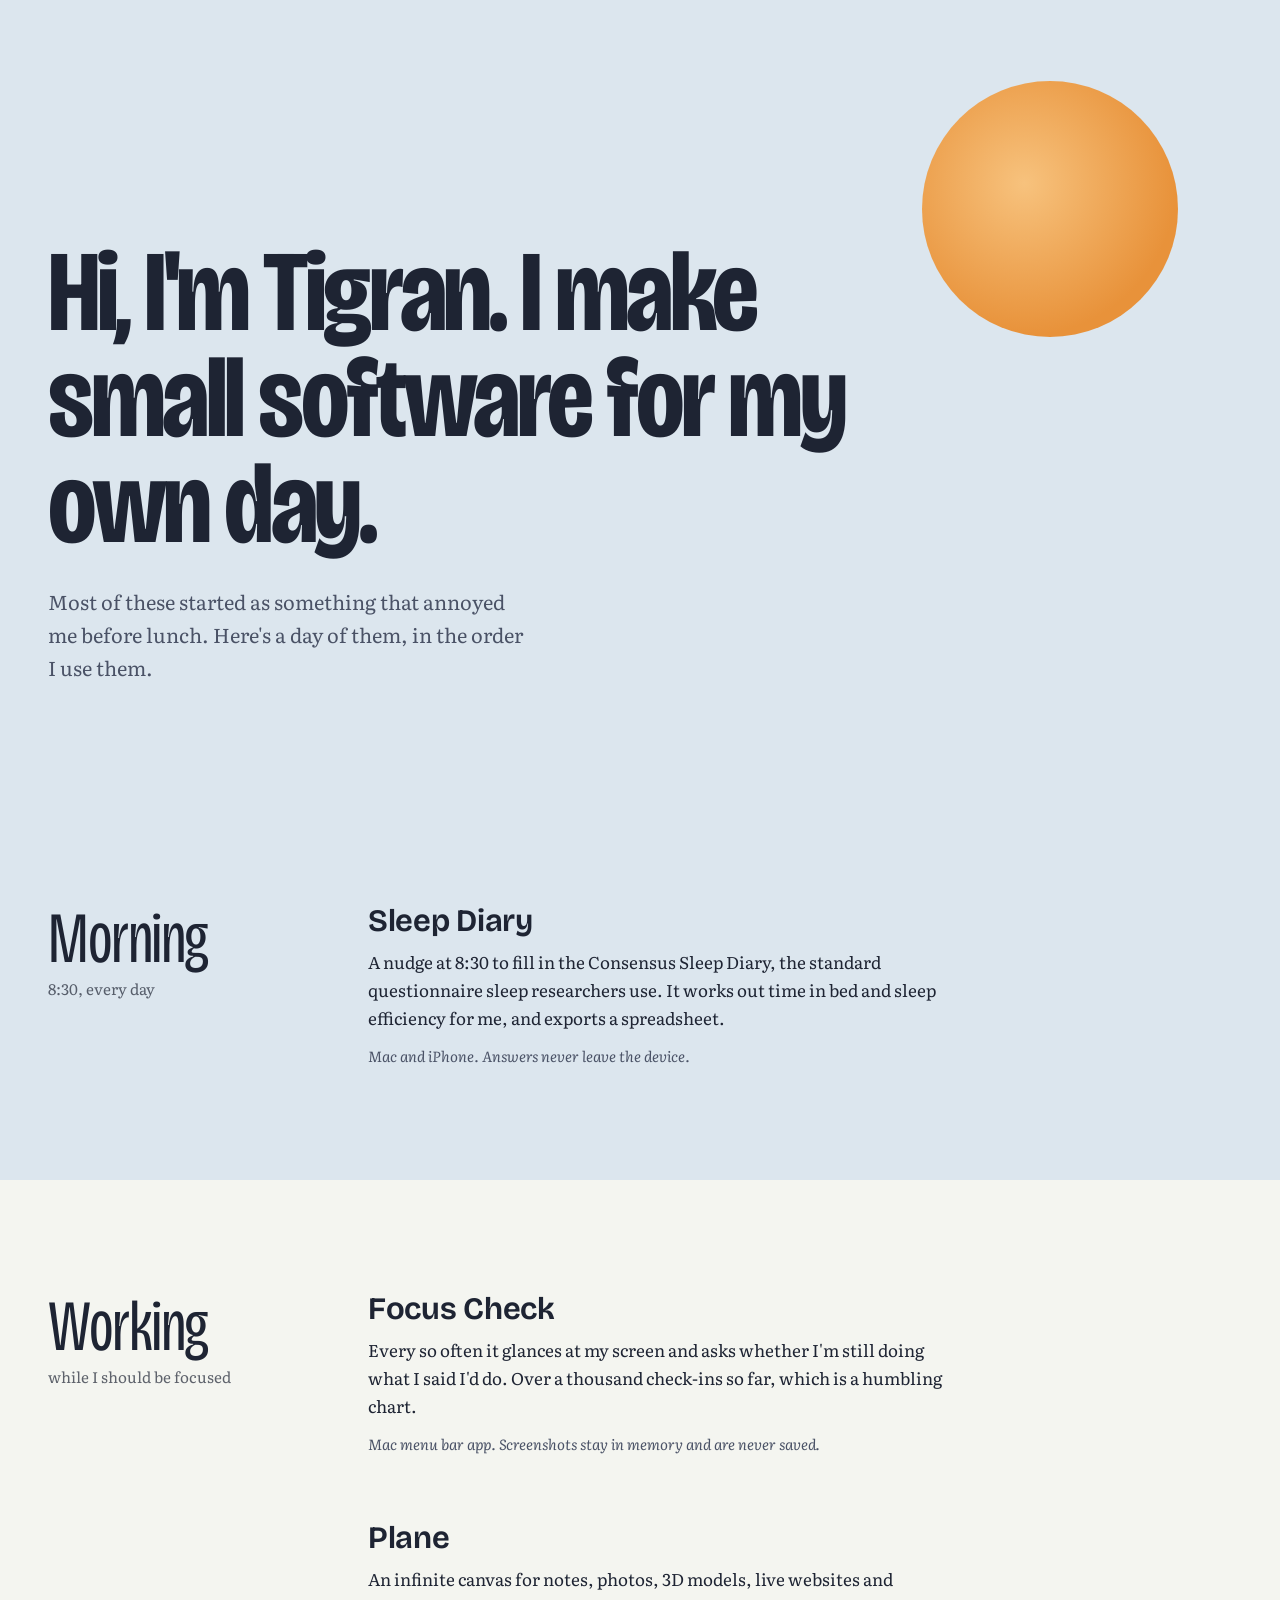
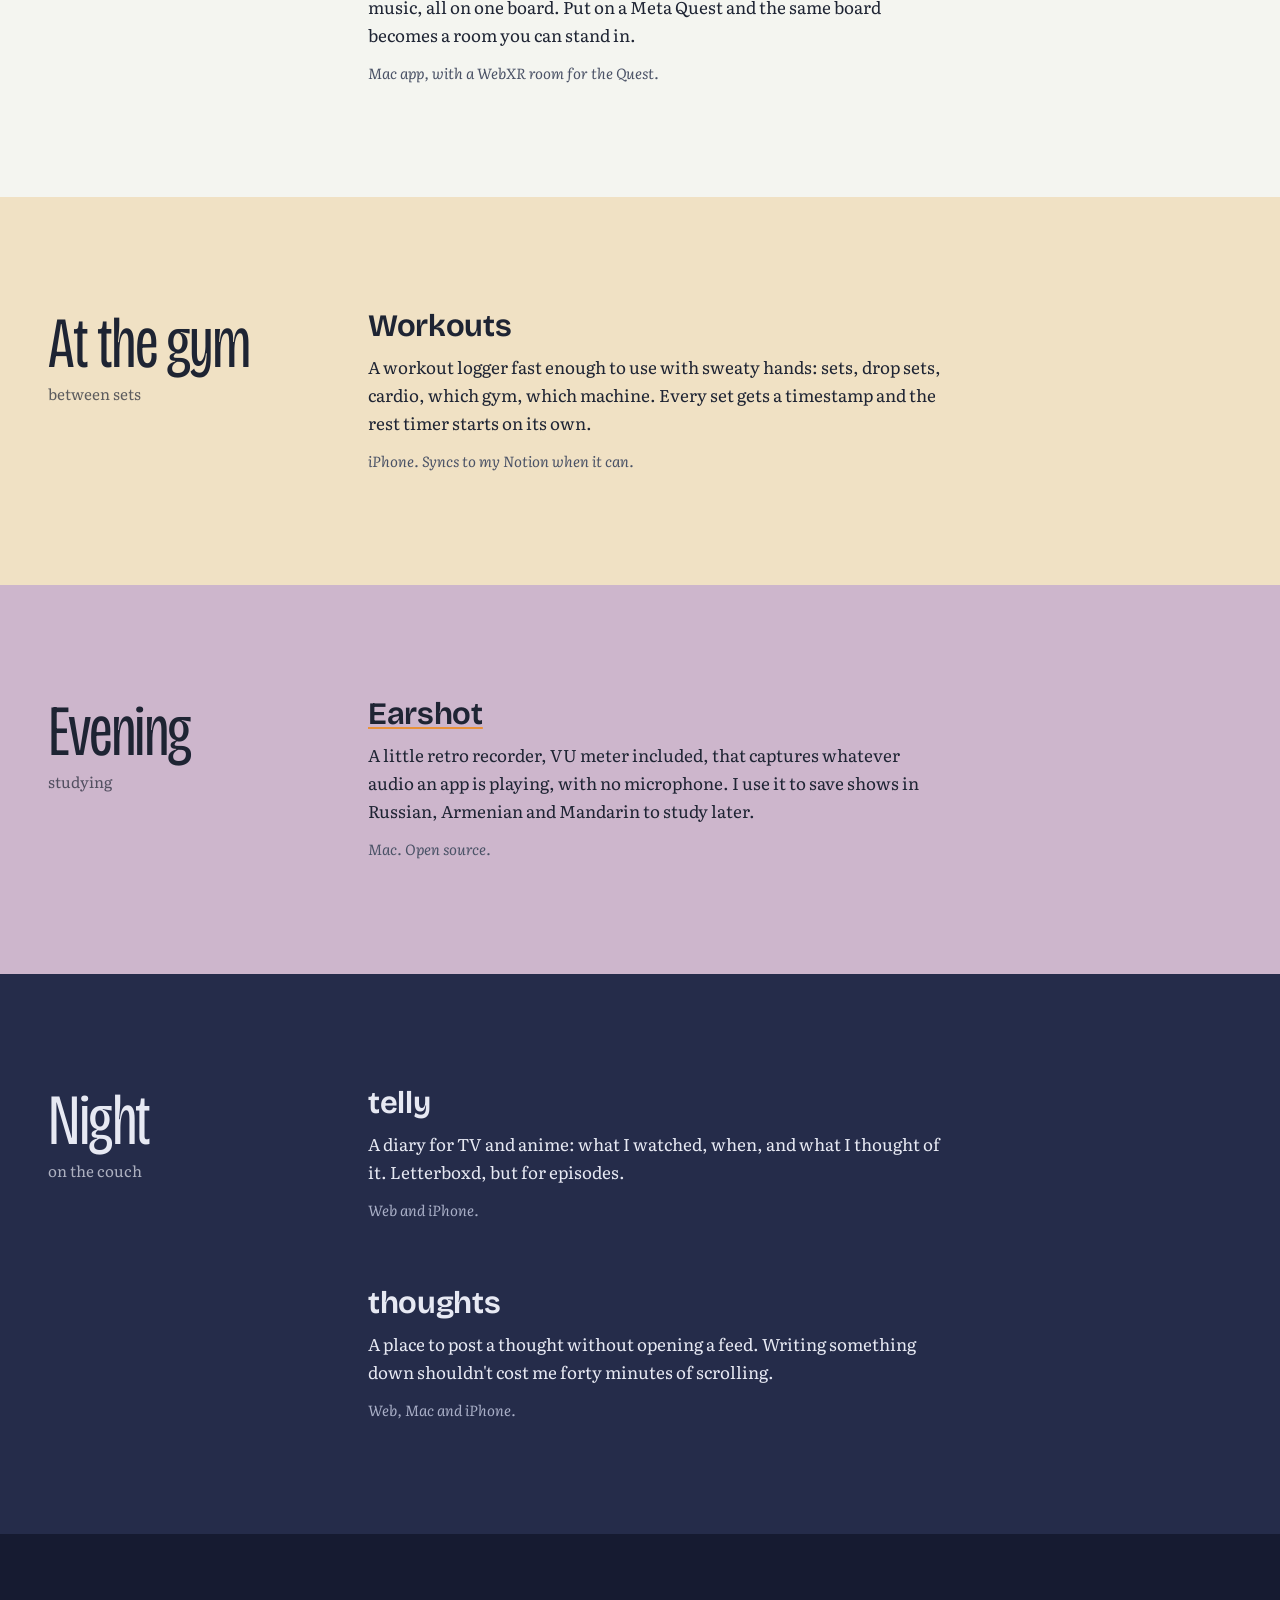
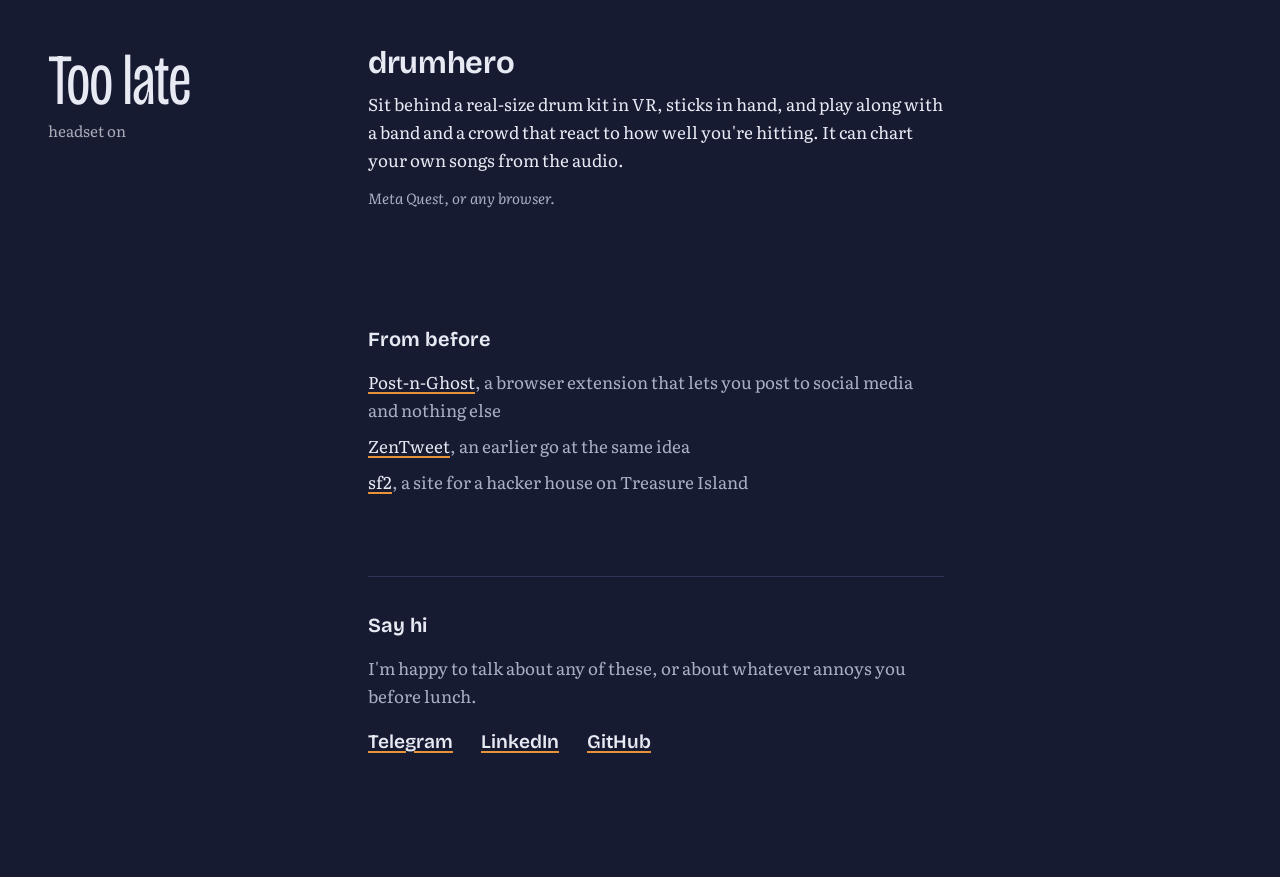
==== index.html @ cbf1dcde "First version of tigran.site A one-page personal site that walks through a day, morning to night, sh" ====
<!doctype html>
<html lang="en">
<head>
<meta charset="utf-8">
<meta name="viewport" content="width=device-width, initial-scale=1">
<title>Tigran</title>
<meta name="description" content="Tigran makes small software for his own day: a sleep diary, a focus checker, a workout logger, a VR drum game and more.">
<link rel="preconnect" href="https://fonts.googleapis.com">
<link rel="preconnect" href="https://fonts.gstatic.com" crossorigin>
<link href="https://fonts.googleapis.com/css2?family=Bricolage+Grotesque:opsz,wdth,wght@12..96,75..100,300..800&family=Literata:ital,opsz,wght@0,7..72,400;0,7..72,600;1,7..72,400&display=swap" rel="stylesheet">
<link rel="icon" href="data:image/svg+xml,<svg xmlns='http://www.w3.org/2000/svg' viewBox='0 0 32 32'><circle cx='16' cy='16' r='12' fill='%23E8923A'/></svg>">
<style>
  :root {
    --morning: #DCE6EE;
    --work: #F4F5F0;
    --afternoon: #F0E1C4;
    --dusk: #CDB6CC;
    --night: #252C4A;
    --late: #161B31;
    --ink: #1E2433;
    --ink-soft: #4A5266;
    --moon: #E7E9F3;
    --moon-soft: #A9AFC7;
    --apricot: #E8923A;
    --apricot-deep: #B5631A;

    --display: "Bricolage Grotesque", system-ui, sans-serif;
    --body: "Literata", Georgia, serif;
    --measure: 36rem;
    --gutter: clamp(16px, 5vw, 48px);
  }

  * { box-sizing: border-box; margin: 0; }
  html { -webkit-text-size-adjust: 100%; }
  body {
    background: var(--morning);
    color: var(--ink);
    font-family: var(--body);
    font-size: 1.0625rem;
    line-height: 1.65;
    font-optical-sizing: auto;
  }

  a { color: inherit; text-decoration-color: var(--apricot); text-decoration-thickness: 2px; text-underline-offset: 3px; }
  a:hover { color: var(--apricot-deep); }
  a:focus-visible { outline: 3px solid var(--apricot); outline-offset: 3px; border-radius: 2px; }

  /* ---------- hero ---------- */
  .hero {
    min-height: 88vh;
    min-height: 88svh;
    display: grid;
    align-content: end;
    padding: 18vh var(--gutter) 12vh;
    position: relative;
    overflow: hidden;
  }
  .sun {
    position: absolute;
    width: clamp(140px, 20vw, 260px);
    aspect-ratio: 1;
    border-radius: 50%;
    background: radial-gradient(circle at 40% 40%, #F7C27D, var(--apricot) 70%);
    right: 8vw;
    top: 9vh;
    animation: rise 2.4s cubic-bezier(.2,.7,.2,1) both;
  }
  @keyframes rise { from { transform: translateY(60%); opacity: 0; } to { transform: none; opacity: 1; } }

  .hero-inner { position: relative; max-width: min(58rem, 64vw); }
  .hero h1 {
    font-family: var(--display);
    font-weight: 700;
    font-variation-settings: "wdth" 80;
    font-size: clamp(2.75rem, 9vw, 7.25rem);
    line-height: .92;
    letter-spacing: -0.03em;
  }
  .hero p {
    margin-top: 1.75rem;
    max-width: 30rem;
    font-size: clamp(1.0625rem, 1.6vw, 1.25rem);
    color: var(--ink-soft);
  }

  /* ---------- the day ---------- */
  .hour {
    padding: clamp(56px, 9vw, 112px) var(--gutter);
    display: grid;
    grid-template-columns: minmax(9rem, 16rem) minmax(0, var(--measure));
    column-gap: clamp(24px, 5vw, 72px);
    align-items: start;
  }
  .hour.morning   { background: var(--morning); }
  .hour.work      { background: var(--work); }
  .hour.afternoon { background: var(--afternoon); }
  .hour.dusk      { background: var(--dusk); }
  .hour.night     { background: var(--night); color: var(--moon); }
  .hour.late      { background: var(--late);  color: var(--moon); }

  .when {
    font-family: var(--display);
    font-weight: 300;
    font-variation-settings: "wdth" 75;
    font-size: clamp(2.5rem, 6vw, 4.5rem);
    line-height: .95;
    letter-spacing: -0.02em;
    position: sticky;
    top: 24px;
  }
  .when small {
    display: block;
    margin-top: .6rem;
    font-family: var(--body);
    font-weight: 400;
    font-size: .95rem;
    letter-spacing: 0;
    opacity: .7;
  }

  .things { display: grid; gap: clamp(40px, 6vw, 64px); }
  .thing h3 {
    font-family: var(--display);
    font-weight: 650;
    font-size: clamp(1.5rem, 2.6vw, 1.95rem);
    line-height: 1.1;
    letter-spacing: -0.01em;
  }
  .thing p { margin-top: .6rem; }
  .thing .made {
    margin-top: .75rem;
    font-size: .92rem;
    font-style: italic;
    color: var(--ink-soft);
  }
  .night .thing .made, .late .thing .made { color: var(--moon-soft); }

  /* ---------- older + contact ---------- */
  .after {
    background: var(--late);
    color: var(--moon);
    padding: 0 var(--gutter) clamp(64px, 10vw, 120px);
    display: grid;
    grid-template-columns: minmax(9rem, 16rem) minmax(0, var(--measure));
    column-gap: clamp(24px, 5vw, 72px);
  }
  .after .col { grid-column: 2; }
  .after h3 {
    font-family: var(--display);
    font-weight: 650;
    font-size: 1.25rem;
    margin-bottom: .75rem;
  }
  .older { list-style: none; padding: 0; display: grid; gap: .5rem; color: var(--moon-soft); }
  .older a { color: var(--moon); }
  .contact { margin-top: clamp(48px, 7vw, 80px); padding-top: 32px; border-top: 1px solid #2E3556; }
  .contact p { color: var(--moon-soft); }
  .links { display: flex; flex-wrap: wrap; gap: .5rem 1.75rem; margin-top: 1rem; font-family: var(--display); font-size: 1.2rem; font-weight: 600; }
  .links a { color: var(--moon); }

  @media (max-width: 720px) {
    .hour, .after { grid-template-columns: 1fr; }
    .when { position: static; margin-bottom: 28px; }
    .after .col { grid-column: 1; }
    .sun { right: -10vw; top: 6vh; }
    .hero-inner { max-width: none; }
  }

  @media (prefers-reduced-motion: reduce) {
    .sun { animation: none; }
  }
</style>
</head>
<body>

<header class="hero">
  <div class="sun" aria-hidden="true"></div>
  <div class="hero-inner">
    <h1>Hi, I'm Tigran. I make small software for my own day.</h1>
    <p>Most of these started as something that annoyed me before lunch. Here's a day of them, in the order I use them.</p>
  </div>
</header>

<main>
  <section class="hour morning" aria-labelledby="t-morning">
    <h2 class="when" id="t-morning">Morning<small>8:30, every day</small></h2>
    <div class="things">
      <article class="thing">
        <h3>Sleep Diary</h3>
        <p>A nudge at 8:30 to fill in the Consensus Sleep Diary, the standard questionnaire sleep researchers use. It works out time in bed and sleep efficiency for me, and exports a spreadsheet.</p>
        <p class="made">Mac and iPhone. Answers never leave the device.</p>
      </article>
    </div>
  </section>

  <section class="hour work" aria-labelledby="t-work">
    <h2 class="when" id="t-work">Working<small>while I should be focused</small></h2>
    <div class="things">
      <article class="thing">
        <h3>Focus Check</h3>
        <p>Every so often it glances at my screen and asks whether I'm still doing what I said I'd do. Over a thousand check-ins so far, which is a humbling chart.</p>
        <p class="made">Mac menu bar app. Screenshots stay in memory and are never saved.</p>
      </article>
      <article class="thing">
        <h3>Plane</h3>
        <p>An infinite canvas for notes, photos, 3D models, live websites and music, all on one board. Put on a Meta Quest and the same board becomes a room you can stand in.</p>
        <p class="made">Mac app, with a WebXR room for the Quest.</p>
      </article>
    </div>
  </section>

  <section class="hour afternoon" aria-labelledby="t-afternoon">
    <h2 class="when" id="t-afternoon">At the gym<small>between sets</small></h2>
    <div class="things">
      <article class="thing">
        <h3>Workouts</h3>
        <p>A workout logger fast enough to use with sweaty hands: sets, drop sets, cardio, which gym, which machine. Every set gets a timestamp and the rest timer starts on its own.</p>
        <p class="made">iPhone. Syncs to my Notion when it can.</p>
      </article>
    </div>
  </section>

  <section class="hour dusk" aria-labelledby="t-dusk">
    <h2 class="when" id="t-dusk">Evening<small>studying</small></h2>
    <div class="things">
      <article class="thing">
        <h3><a href="https://github.com/tigran3rd/earshot">Earshot</a></h3>
        <p>A little retro recorder, VU meter included, that captures whatever audio an app is playing, with no microphone. I use it to save shows in Russian, Armenian and Mandarin to study later.</p>
        <p class="made">Mac. Open source.</p>
      </article>
    </div>
  </section>

  <section class="hour night" aria-labelledby="t-night">
    <h2 class="when" id="t-night">Night<small>on the couch</small></h2>
    <div class="things">
      <article class="thing">
        <h3>telly</h3>
        <p>A diary for TV and anime: what I watched, when, and what I thought of it. Letterboxd, but for episodes.</p>
        <p class="made">Web and iPhone.</p>
      </article>
      <article class="thing">
        <h3>thoughts</h3>
        <p>A place to post a thought without opening a feed. Writing something down shouldn't cost me forty minutes of scrolling.</p>
        <p class="made">Web, Mac and iPhone.</p>
      </article>
    </div>
  </section>

  <section class="hour late" aria-labelledby="t-late">
    <h2 class="when" id="t-late">Too late<small>headset on</small></h2>
    <div class="things">
      <article class="thing">
        <h3>drumhero</h3>
        <p>Sit behind a real-size drum kit in VR, sticks in hand, and play along with a band and a crowd that react to how well you're hitting. It can chart your own songs from the audio.</p>
        <p class="made">Meta Quest, or any browser.</p>
      </article>
    </div>
  </section>

  <section class="after" aria-label="Older projects and contact">
    <div class="col">
      <h3>From before</h3>
      <ul class="older">
        <li><a href="https://github.com/tigran3rd/post-n-ghost">Post-n-Ghost</a>, a browser extension that lets you post to social media and nothing else</li>
        <li><a href="https://github.com/tigran3rd/zentweet">ZenTweet</a>, an earlier go at the same idea</li>
        <li><a href="https://github.com/tigran3rd/sf2">sf2</a>, a site for a hacker house on Treasure Island</li>
      </ul>

      <div class="contact">
        <h3>Say hi</h3>
        <p>I'm happy to talk about any of these, or about whatever annoys you before lunch.</p>
        <div class="links">
          <a href="https://t.me/tig_rank">Telegram</a>
          <a href="https://www.linkedin.com/in/tig-rank/">LinkedIn</a>
          <a href="https://github.com/tigran3rd">GitHub</a>
        </div>
      </div>
    </div>
  </section>
</main>

</body>
</html>
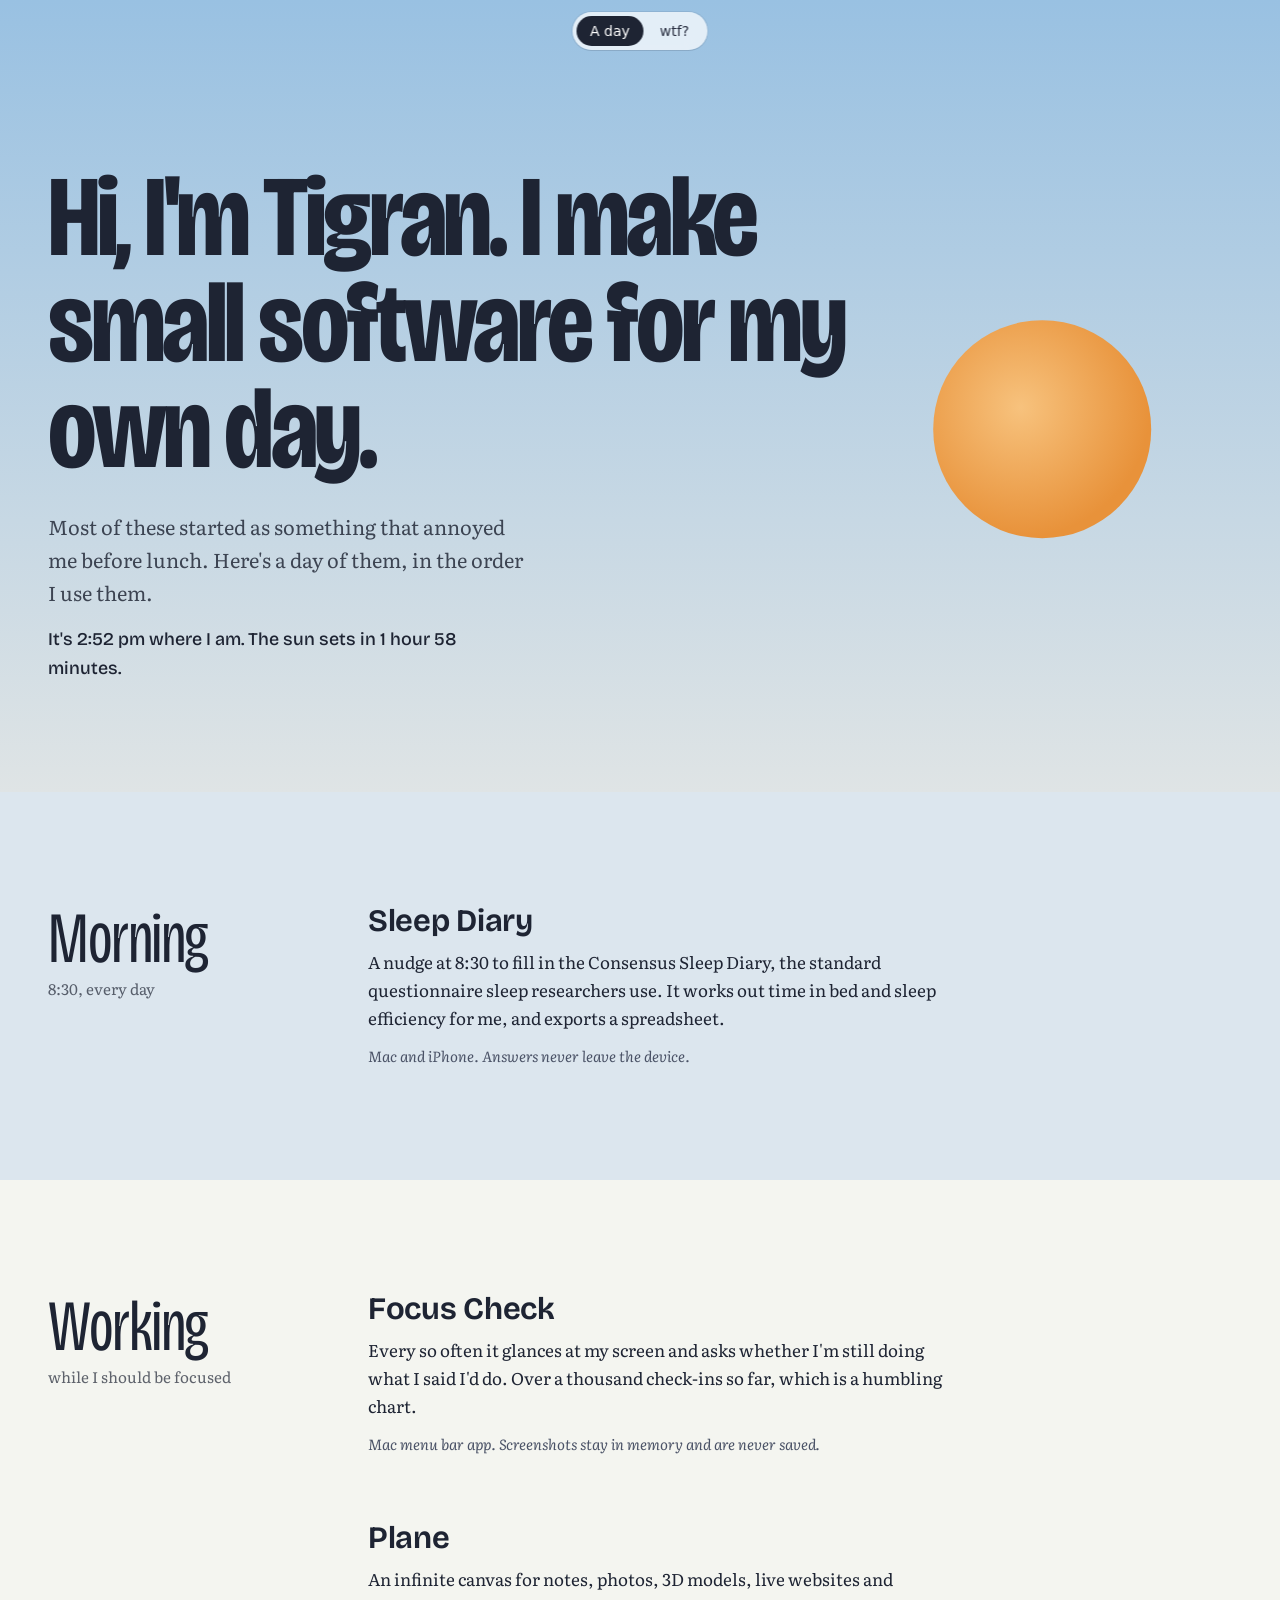
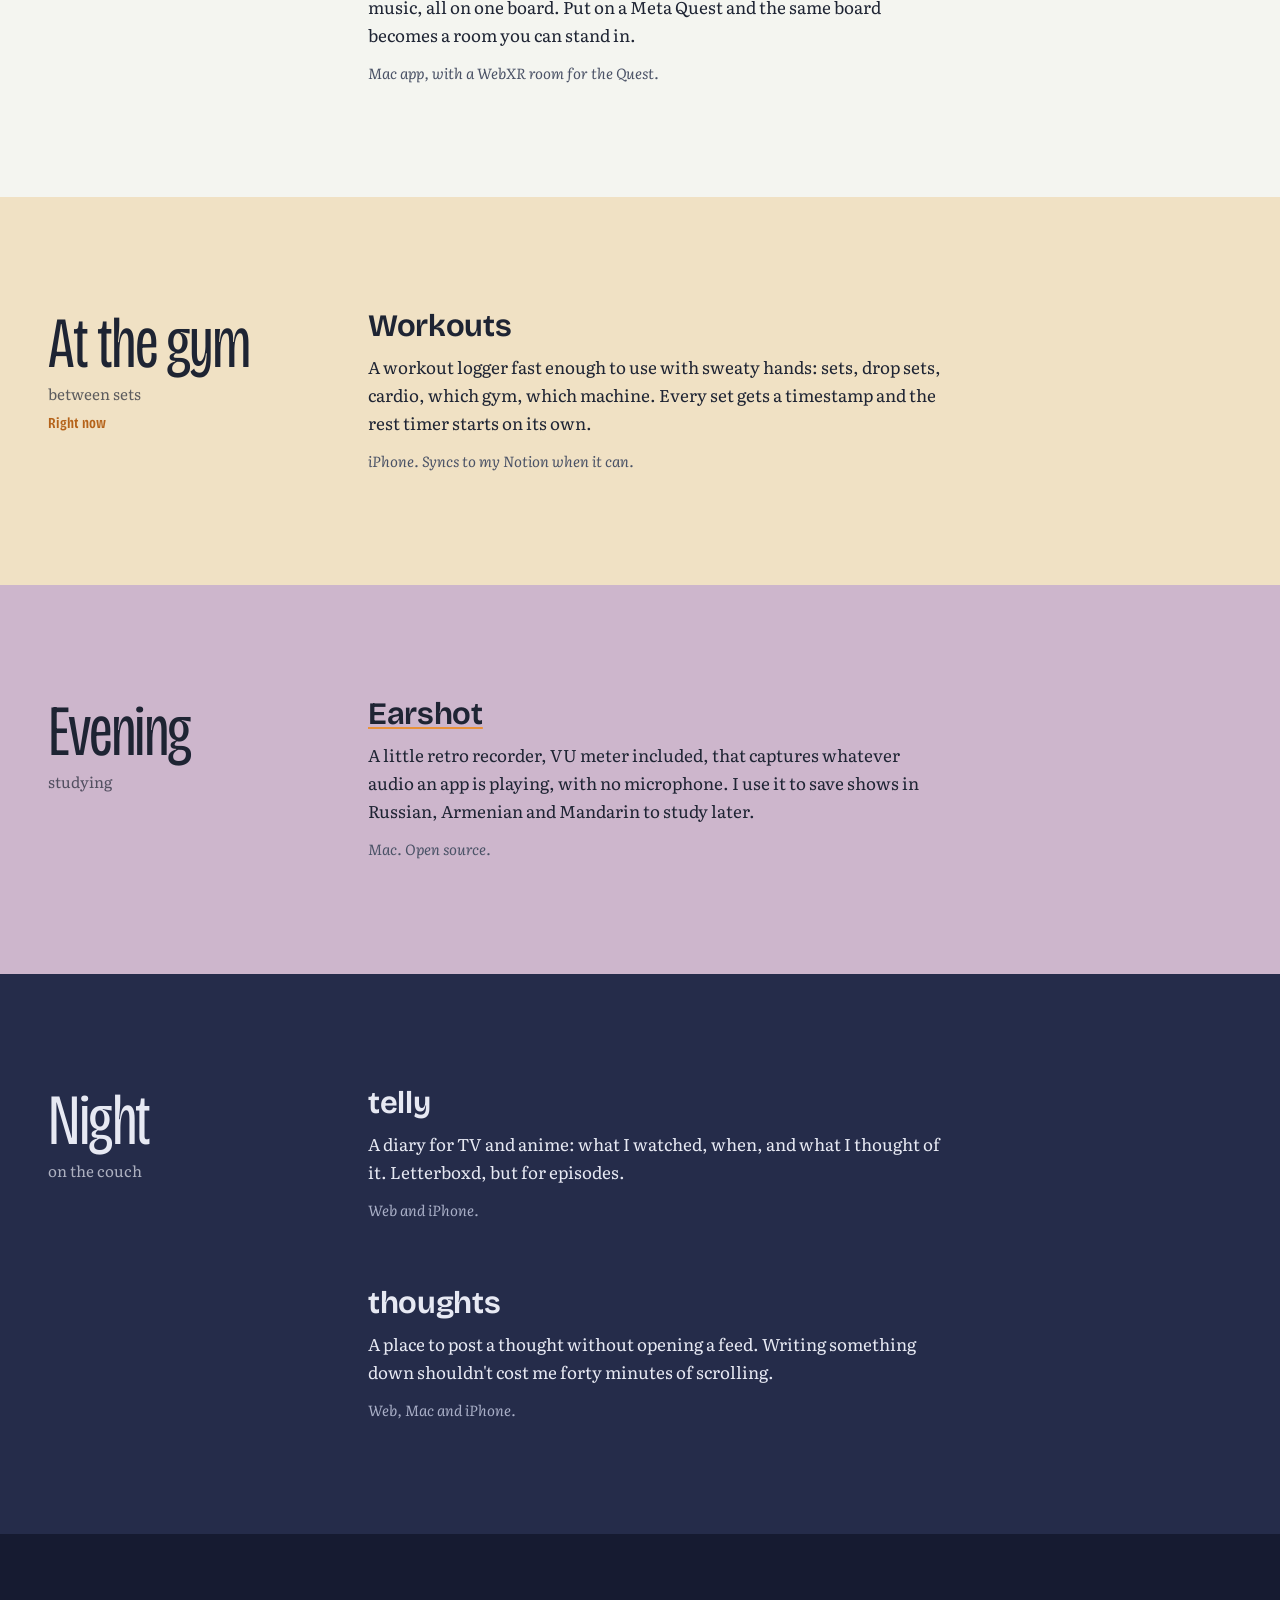
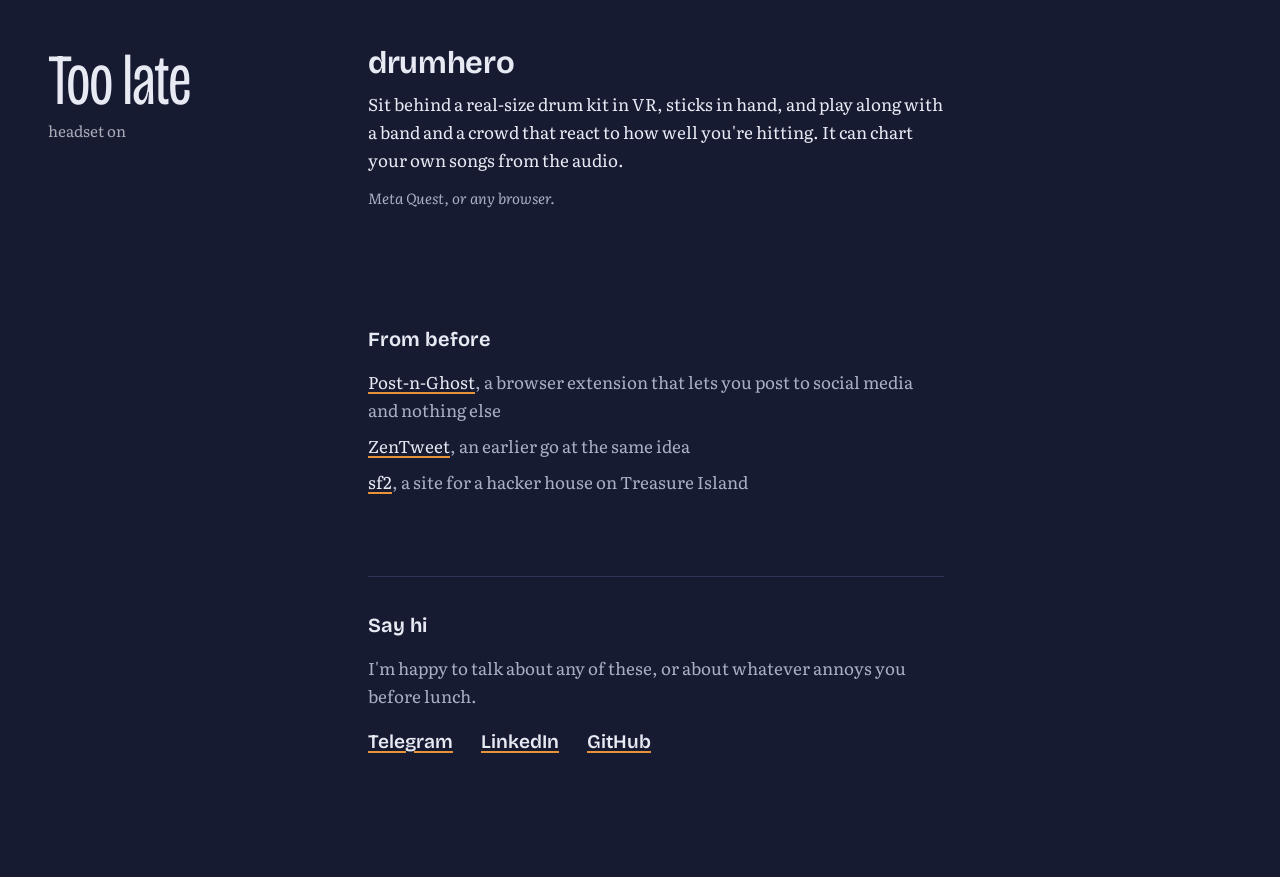
==== commit 9fc9b9a0: "Follow the live sun and add the wtf? version Both versions now take their sky from where the sun is " ====
--- a/index.html
+++ b/index.html
@@ -9,6 +9,8 @@
 <link rel="preconnect" href="https://fonts.gstatic.com" crossorigin>
 <link href="https://fonts.googleapis.com/css2?family=Bricolage+Grotesque:opsz,wdth,wght@12..96,75..100,300..800&family=Literata:ital,opsz,wght@0,7..72,400;0,7..72,600;1,7..72,400&display=swap" rel="stylesheet">
 <link rel="icon" href="data:image/svg+xml,<svg xmlns='http://www.w3.org/2000/svg' viewBox='0 0 32 32'><circle cx='16' cy='16' r='12' fill='%23E8923A'/></svg>">
+<link rel="stylesheet" href="switch.css">
+<script src="sun.js" defer></script>
 <style>
   :root {
     --morning: #DCE6EE;
@@ -54,20 +56,55 @@
     padding: 18vh var(--gutter) 12vh;
     position: relative;
     overflow: hidden;
+    /* the sky as it is right now where Tigran is (set by sun.js) */
+    background: linear-gradient(to bottom, var(--sky-top, var(--morning)), var(--sky-bottom, var(--morning)));
+    color: var(--ink);
+  }
+  :root[data-ready] .hero { transition: background 1.5s, color 1.5s; }
+  :root[data-dark="true"] .hero { color: var(--moon); }
+  .stars {
+    position: absolute;
+    inset: 0;
+    opacity: var(--stars, 0);
+    background-image:
+      radial-gradient(1.5px 1.5px at 12% 18%, #fff 50%, transparent 51%),
+      radial-gradient(1px 1px at 27% 8%, #fff 50%, transparent 51%),
+      radial-gradient(1.5px 1.5px at 41% 26%, #fff 50%, transparent 51%),
+      radial-gradient(1px 1px at 56% 12%, #fff 50%, transparent 51%),
+      radial-gradient(2px 2px at 68% 30%, #fff 50%, transparent 51%),
+      radial-gradient(1px 1px at 79% 6%, #fff 50%, transparent 51%),
+      radial-gradient(1.5px 1.5px at 88% 22%, #fff 50%, transparent 51%),
+      radial-gradient(1px 1px at 6% 40%, #fff 50%, transparent 51%),
+      radial-gradient(1px 1px at 34% 44%, #fff 50%, transparent 51%),
+      radial-gradient(1px 1px at 93% 46%, #fff 50%, transparent 51%),
+      radial-gradient(1.5px 1.5px at 62% 52%, #fff 50%, transparent 51%),
+      radial-gradient(1px 1px at 19% 60%, #fff 50%, transparent 51%);
   }
   .sun {
     position: absolute;
-    width: clamp(140px, 20vw, 260px);
+    width: clamp(120px, 17vw, 220px);
     aspect-ratio: 1;
     border-radius: 50%;
     background: radial-gradient(circle at 40% 40%, #F7C27D, var(--apricot) 70%);
-    right: 8vw;
-    top: 9vh;
-    animation: rise 2.4s cubic-bezier(.2,.7,.2,1) both;
-  }
-  @keyframes rise { from { transform: translateY(60%); opacity: 0; } to { transform: none; opacity: 1; } }
+    left: var(--sun-x, 82%);
+    top: var(--sun-y, 22%);
+    translate: -50% -50%;
+    opacity: 0;
+  }
+  :root[data-ready] .sun { transition: left 1.5s, top 1.5s; }
+  :root[data-ready] .stars { transition: opacity 1.5s; }
+  :root[data-phase] .sun { opacity: 1; animation: rise 2.4s cubic-bezier(.2,.7,.2,1) backwards; }
+  @keyframes rise { from { transform: translateY(40%); opacity: 0; } }
 
   .hero-inner { position: relative; max-width: min(58rem, 64vw); }
+  .hero .now {
+    margin-top: 1rem;
+    min-height: 1.65em;
+    font-family: var(--display);
+    font-weight: 500;
+    font-size: clamp(1rem, 1.4vw, 1.125rem);
+  }
+  .hero .now time { font-variant-numeric: tabular-nums; }
   .hero h1 {
     font-family: var(--display);
     font-weight: 700;
@@ -80,8 +117,9 @@
     margin-top: 1.75rem;
     max-width: 30rem;
     font-size: clamp(1.0625rem, 1.6vw, 1.25rem);
-    color: var(--ink-soft);
-  }
+    opacity: .82;
+  }
+  .hero p.now { opacity: 1; }
 
   /* ---------- the day ---------- */
   .hour {
@@ -117,6 +155,17 @@
     letter-spacing: 0;
     opacity: .7;
   }
+  .when .here {
+    display: none;
+    margin-top: .9rem;
+    font-family: var(--display);
+    font-weight: 600;
+    font-size: .95rem;
+    letter-spacing: 0;
+    color: var(--apricot-deep);
+  }
+  .night .when .here, .late .when .here { color: var(--apricot); }
+  .hour.is-now .when .here { display: block; }
 
   .things { display: grid; gap: clamp(40px, 6vw, 64px); }
   .thing h3 {
@@ -162,28 +211,36 @@
     .hour, .after { grid-template-columns: 1fr; }
     .when { position: static; margin-bottom: 28px; }
     .after .col { grid-column: 1; }
-    .sun { right: -10vw; top: 6vh; }
     .hero-inner { max-width: none; }
+    .sun { width: 110px; }
   }
 
   @media (prefers-reduced-motion: reduce) {
-    .sun { animation: none; }
+    :root[data-phase] .sun { animation: none; opacity: 1; }
+    :root[data-ready] .sun, :root[data-ready] .hero, :root[data-ready] .stars { transition: none; }
   }
 </style>
 </head>
 <body>
 
+<nav class="switch" aria-label="Choose a version of this site">
+  <a href="./" aria-current="page">A day</a>
+  <a href="wtf.html">wtf?</a>
+</nav>
+
 <header class="hero">
+  <div class="stars" aria-hidden="true"></div>
   <div class="sun" aria-hidden="true"></div>
   <div class="hero-inner">
     <h1>Hi, I'm Tigran. I make small software for my own day.</h1>
     <p>Most of these started as something that annoyed me before lunch. Here's a day of them, in the order I use them.</p>
+    <p class="now" id="now" aria-live="polite"></p>
   </div>
 </header>
 
 <main>
   <section class="hour morning" aria-labelledby="t-morning">
-    <h2 class="when" id="t-morning">Morning<small>8:30, every day</small></h2>
+    <h2 class="when" id="t-morning">Morning<small>8:30, every day</small><span class="here">Right now</span></h2>
     <div class="things">
       <article class="thing">
         <h3>Sleep Diary</h3>
@@ -194,7 +251,7 @@
   </section>
 
   <section class="hour work" aria-labelledby="t-work">
-    <h2 class="when" id="t-work">Working<small>while I should be focused</small></h2>
+    <h2 class="when" id="t-work">Working<small>while I should be focused</small><span class="here">Right now</span></h2>
     <div class="things">
       <article class="thing">
         <h3>Focus Check</h3>
@@ -210,7 +267,7 @@
   </section>
 
   <section class="hour afternoon" aria-labelledby="t-afternoon">
-    <h2 class="when" id="t-afternoon">At the gym<small>between sets</small></h2>
+    <h2 class="when" id="t-afternoon">At the gym<small>between sets</small><span class="here">Right now</span></h2>
     <div class="things">
       <article class="thing">
         <h3>Workouts</h3>
@@ -221,7 +278,7 @@
   </section>
 
   <section class="hour dusk" aria-labelledby="t-dusk">
-    <h2 class="when" id="t-dusk">Evening<small>studying</small></h2>
+    <h2 class="when" id="t-dusk">Evening<small>studying</small><span class="here">Right now</span></h2>
     <div class="things">
       <article class="thing">
         <h3><a href="https://github.com/tigran3rd/earshot">Earshot</a></h3>
@@ -232,7 +289,7 @@
   </section>
 
   <section class="hour night" aria-labelledby="t-night">
-    <h2 class="when" id="t-night">Night<small>on the couch</small></h2>
+    <h2 class="when" id="t-night">Night<small>on the couch</small><span class="here">Right now</span></h2>
     <div class="things">
       <article class="thing">
         <h3>telly</h3>
@@ -248,7 +305,7 @@
   </section>
 
   <section class="hour late" aria-labelledby="t-late">
-    <h2 class="when" id="t-late">Too late<small>headset on</small></h2>
+    <h2 class="when" id="t-late">Too late<small>headset on</small><span class="here">Right now</span></h2>
     <div class="things">
       <article class="thing">
         <h3>drumhero</h3>
@@ -280,5 +337,22 @@
   </section>
 </main>
 
+<script>
+  // Mark the part of the day the sun says it is where Tigran is.
+  document.addEventListener('sun', ({ detail: s }) => {
+    const T = s.time.getTime(), e = s.events, H = 3600e3;
+    let part;
+    if (!e.sunrise || !e.sunset) part = s.localHour < 12 ? 'late' : 'night';
+    else if (e.civilBegin && T >= e.civilBegin && T < e.sunrise.getTime() + 3 * H) part = 'morning';
+    else if (T >= e.sunrise && T < e.sunset.getTime() - 2 * H) part = 'work';
+    else if (T >= e.sunrise && T < e.sunset.getTime() - 0.5 * H) part = 'afternoon';
+    else if (e.civilEnd && T >= e.sunset.getTime() - 0.5 * H && T < e.civilEnd.getTime() + H) part = 'dusk';
+    else part = s.localHour >= 12 ? 'night' : 'late';
+    document.querySelectorAll('.hour').forEach(el => el.classList.toggle('is-now', el.classList.contains(part)));
+
+    const now = document.getElementById('now');
+    now.innerHTML = `It's <time>${s.localTime}</time> where I am. ${s.sentence}`;
+  });
+</script>
 </body>
 </html>
--- a/switch.css
+++ b/switch.css
@@ -0,0 +1,31 @@
+/* Version switch, shown at the top of every version while Tigran picks one. */
+.switch {
+  position: fixed;
+  top: 12px;
+  left: 50%;
+  translate: -50% 0;
+  z-index: 50;
+  display: flex;
+  padding: 4px;
+  gap: 2px;
+  border-radius: 999px;
+  background: rgba(255, 255, 255, .72);
+  backdrop-filter: blur(10px);
+  -webkit-backdrop-filter: blur(10px);
+  box-shadow: 0 1px 0 rgba(0, 0, 0, .06), 0 0 0 1px rgba(20, 24, 40, .08);
+  font: 500 14px/1 system-ui, -apple-system, sans-serif;
+}
+.switch a {
+  color: #2A3042;
+  text-decoration: none;
+  padding: 8px 14px;
+  border-radius: 999px;
+  white-space: nowrap;
+}
+.switch a:hover { background: rgba(20, 24, 40, .06); color: #2A3042; }
+.switch a[aria-current="page"] { background: #1E2433; color: #fff; }
+.switch a:focus-visible { outline: 2px solid #E8923A; outline-offset: 2px; }
+:root[data-dark="true"] .switch { background: rgba(20, 24, 44, .7); box-shadow: 0 0 0 1px rgba(255, 255, 255, .1); }
+:root[data-dark="true"] .switch a { color: #D8DCEB; }
+:root[data-dark="true"] .switch a:hover { background: rgba(255, 255, 255, .08); }
+:root[data-dark="true"] .switch a[aria-current="page"] { background: #E7E9F3; color: #161B31; }
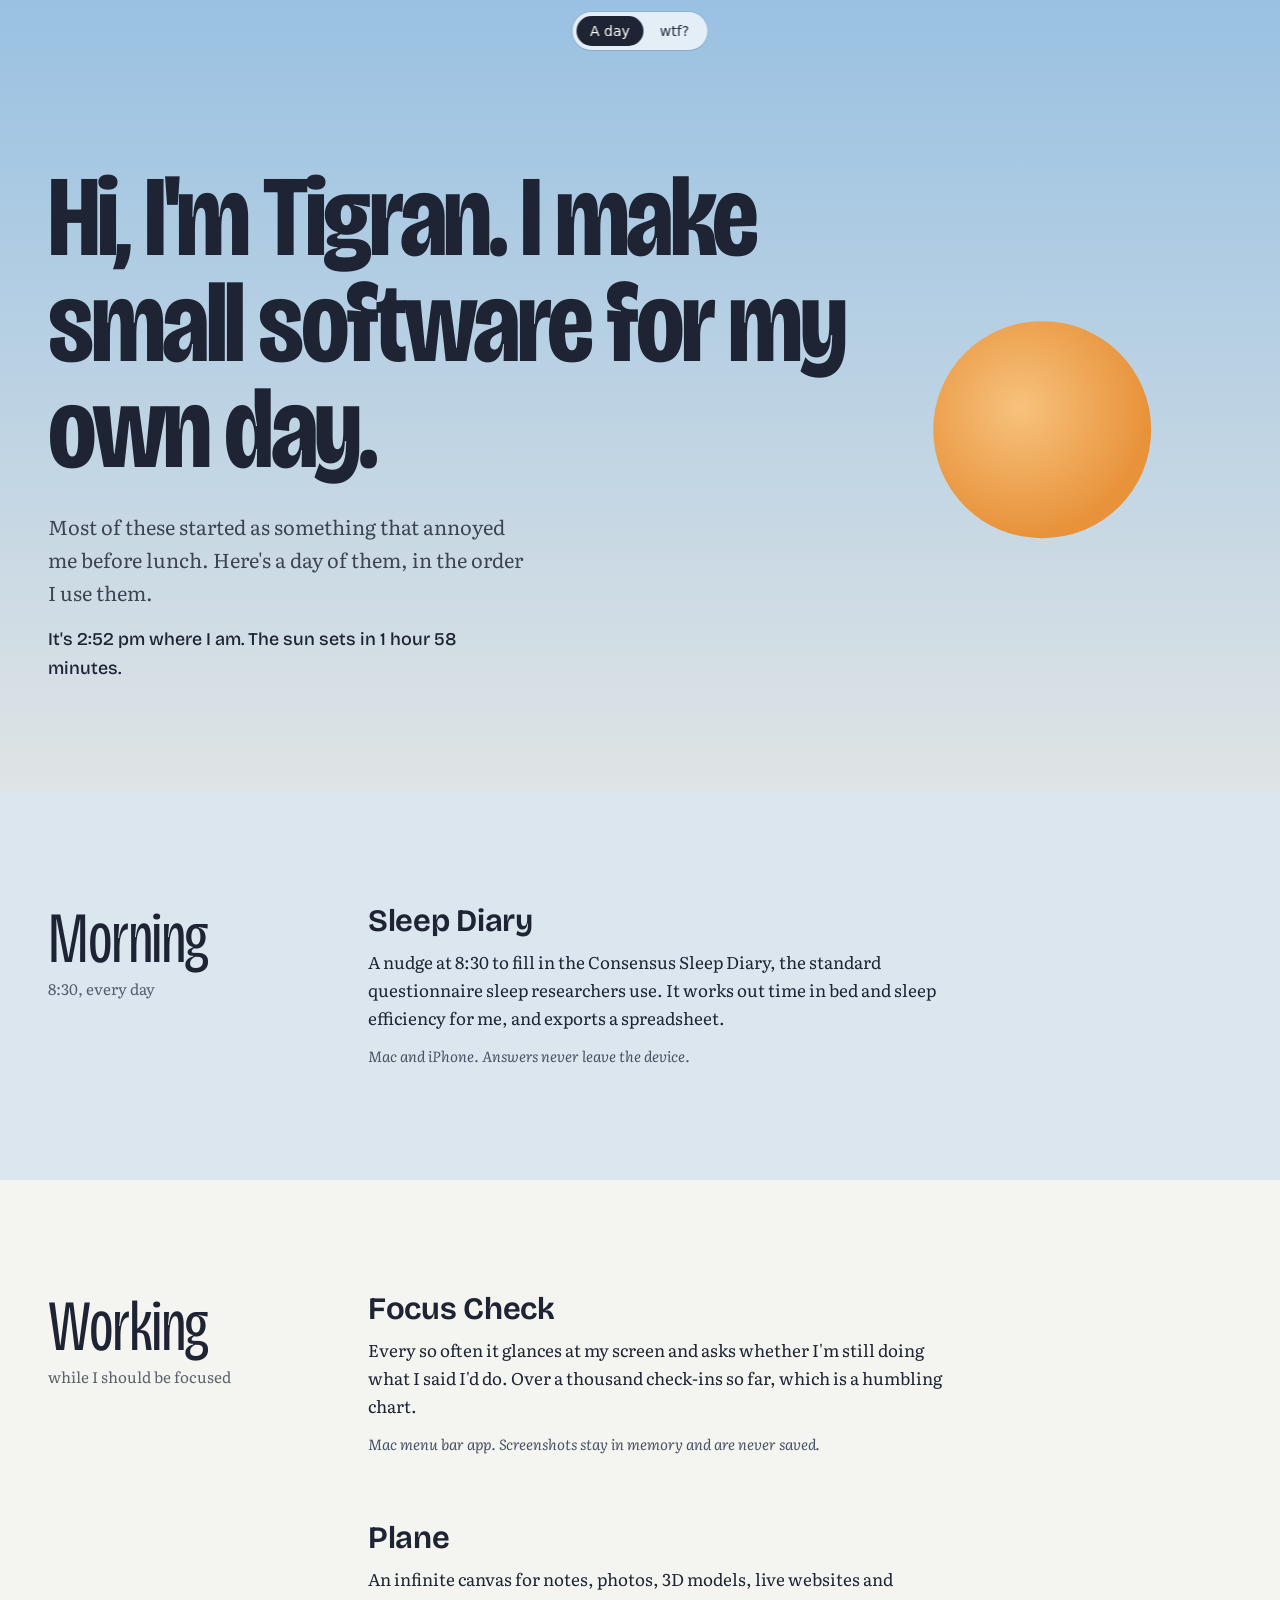
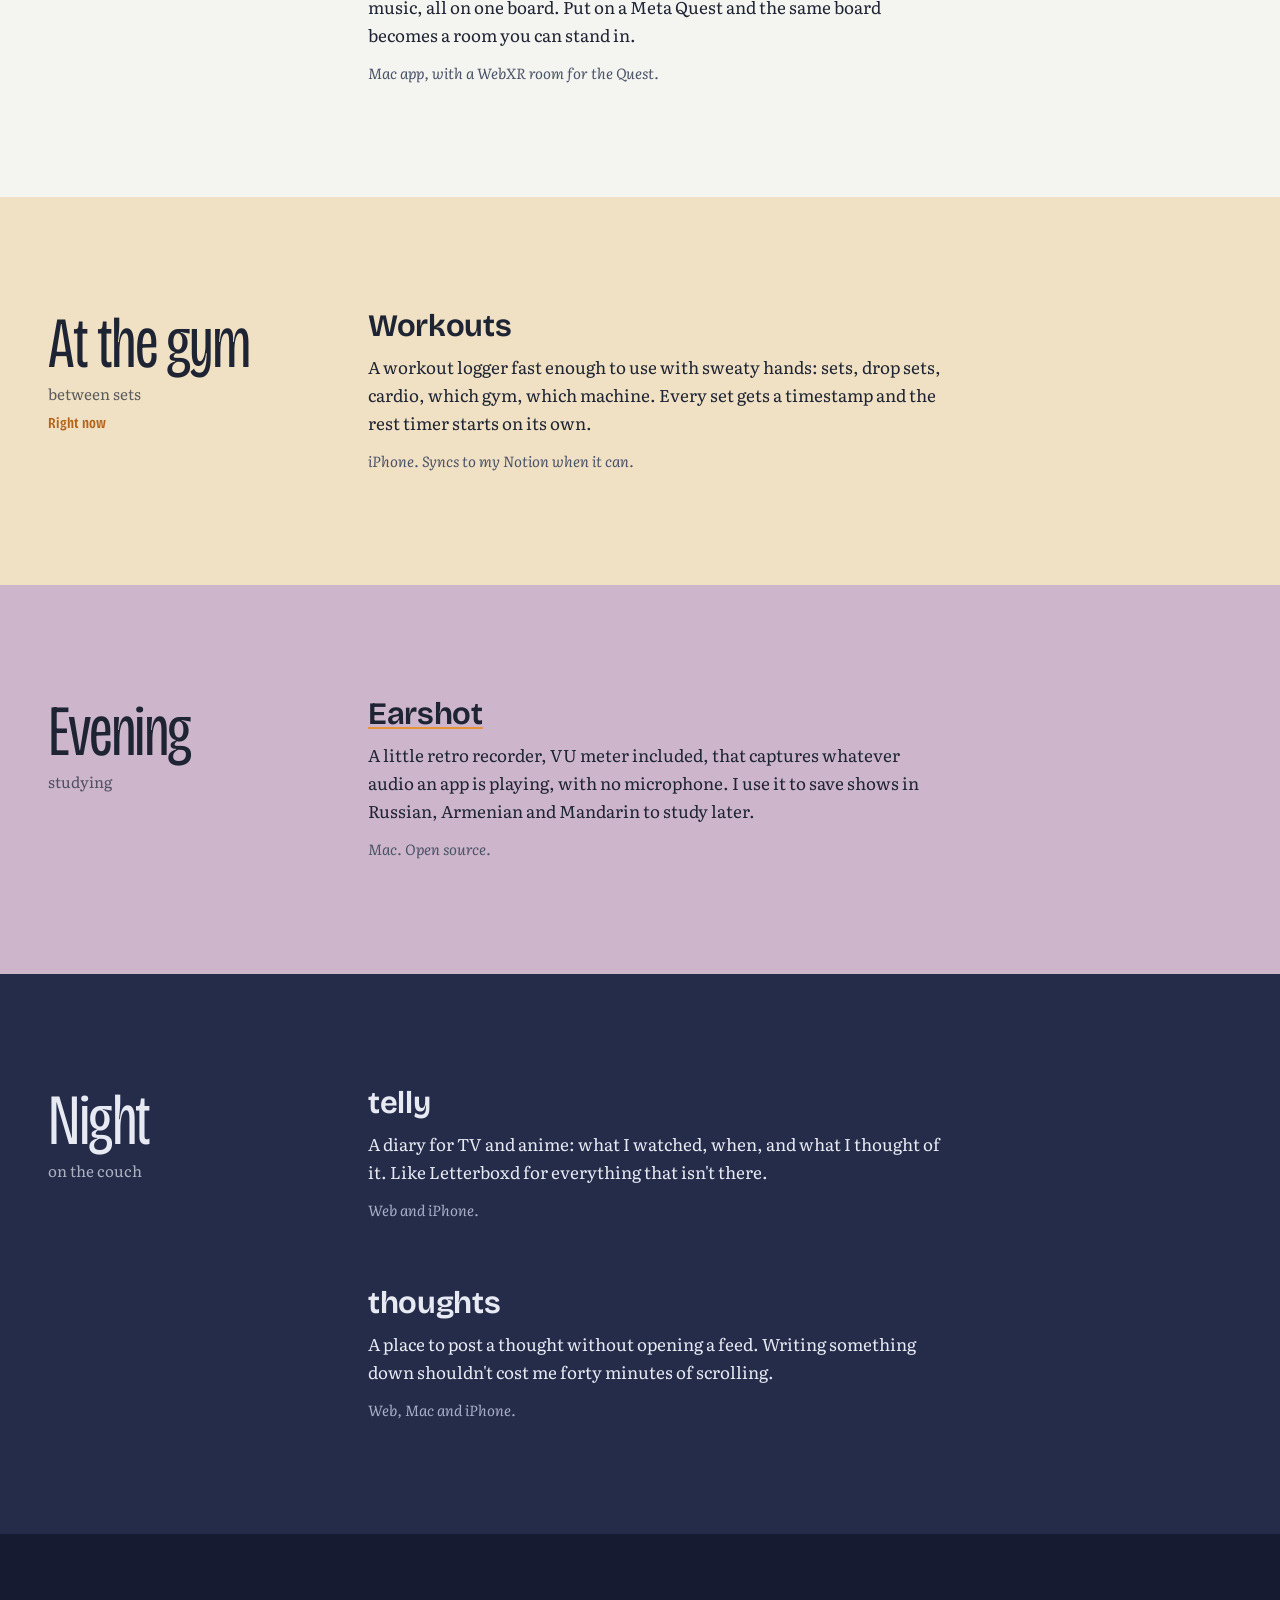
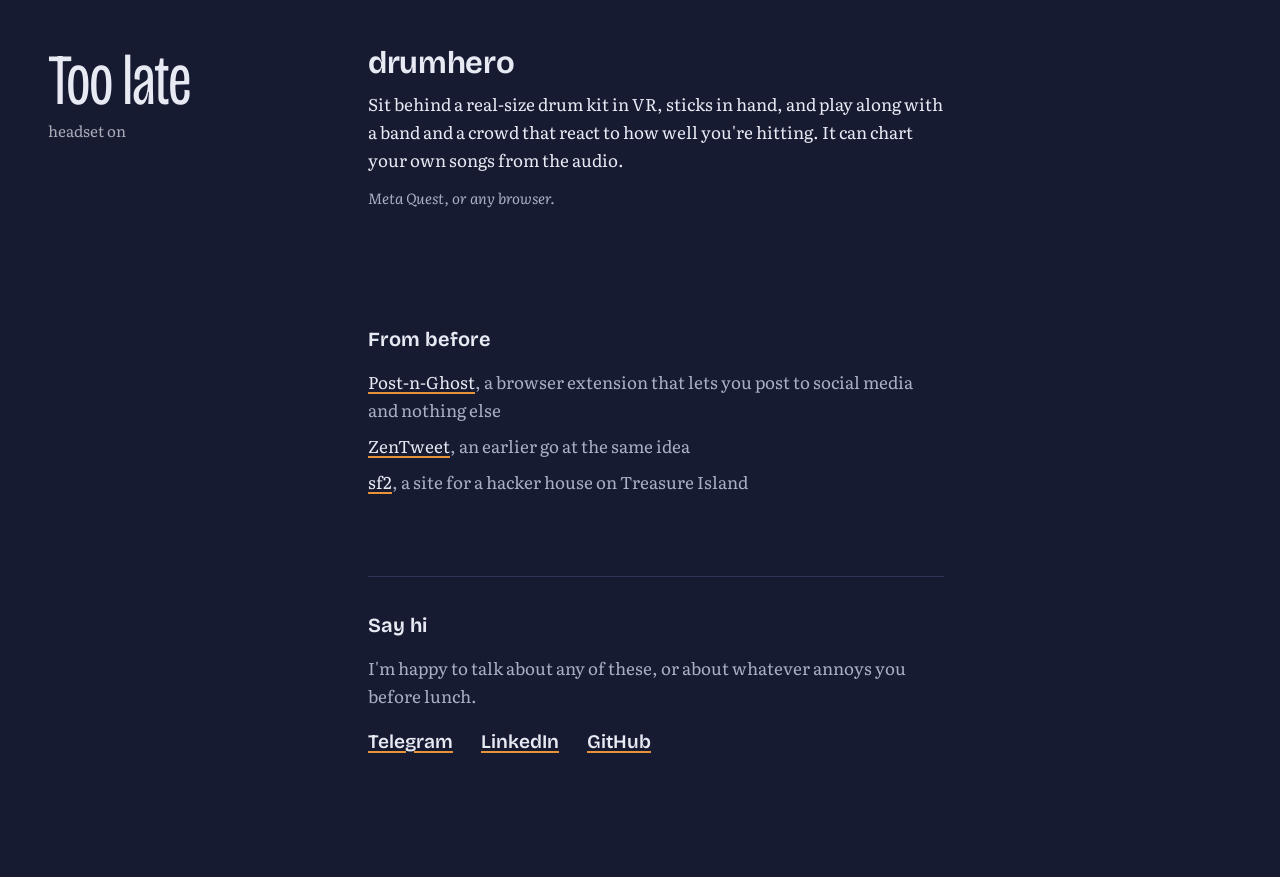
==== commit acf88680: "Reword telly: Letterboxd for everything that isn't there Co-Authored-By: Claude Opus 5.5 <noreply@an" ====
--- a/index.html
+++ b/index.html
@@ -293,7 +293,7 @@
     <div class="things">
       <article class="thing">
         <h3>telly</h3>
-        <p>A diary for TV and anime: what I watched, when, and what I thought of it. Letterboxd, but for episodes.</p>
+        <p>A diary for TV and anime: what I watched, when, and what I thought of it. Like Letterboxd for everything that isn't there.</p>
         <p class="made">Web and iPhone.</p>
       </article>
       <article class="thing">
@@ -329,7 +329,7 @@
         <p>I'm happy to talk about any of these, or about whatever annoys you before lunch.</p>
         <div class="links">
           <a href="https://t.me/tig_rank">Telegram</a>
-          <a href="https://www.linkedin.com/in/tig-rank/">LinkedIn</a>
+          <a href="https://www.linkedin.com/in/tigran3rd/">LinkedIn</a>
           <a href="https://github.com/tigran3rd">GitHub</a>
         </div>
       </div>
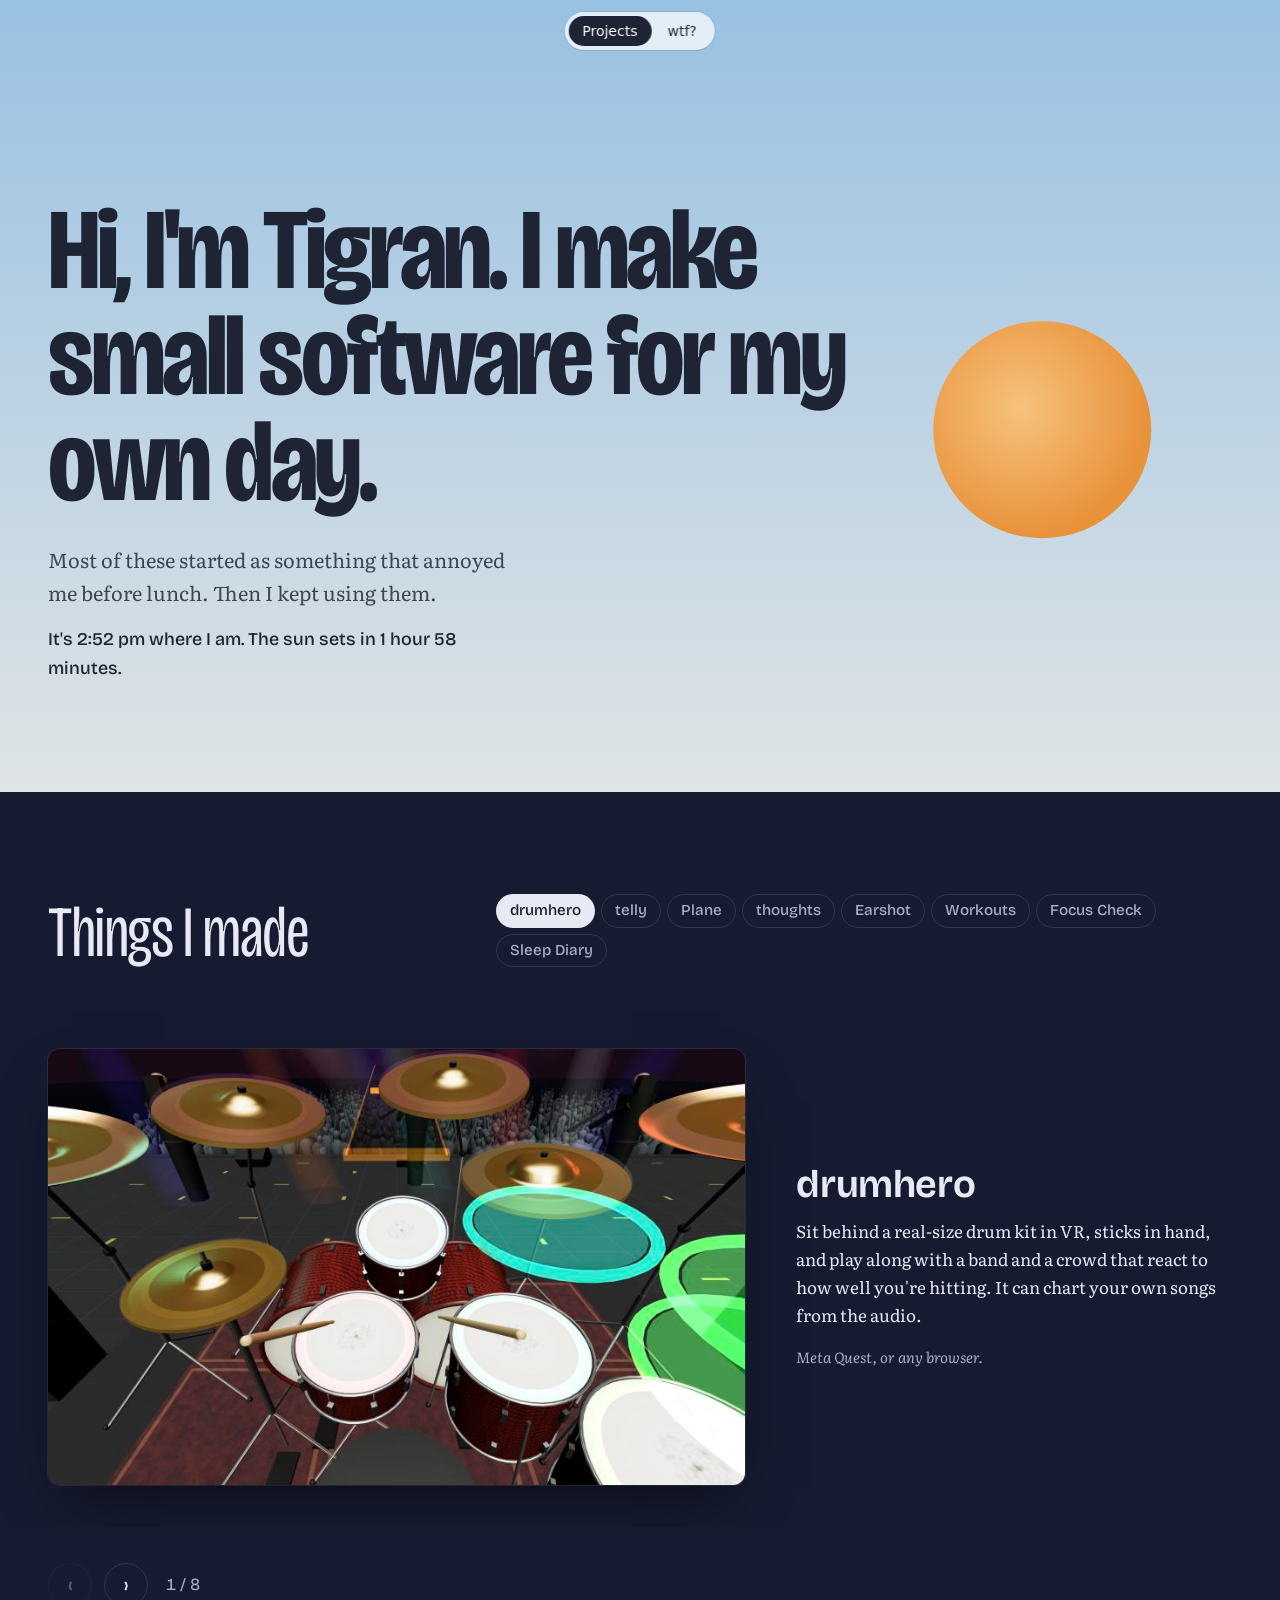
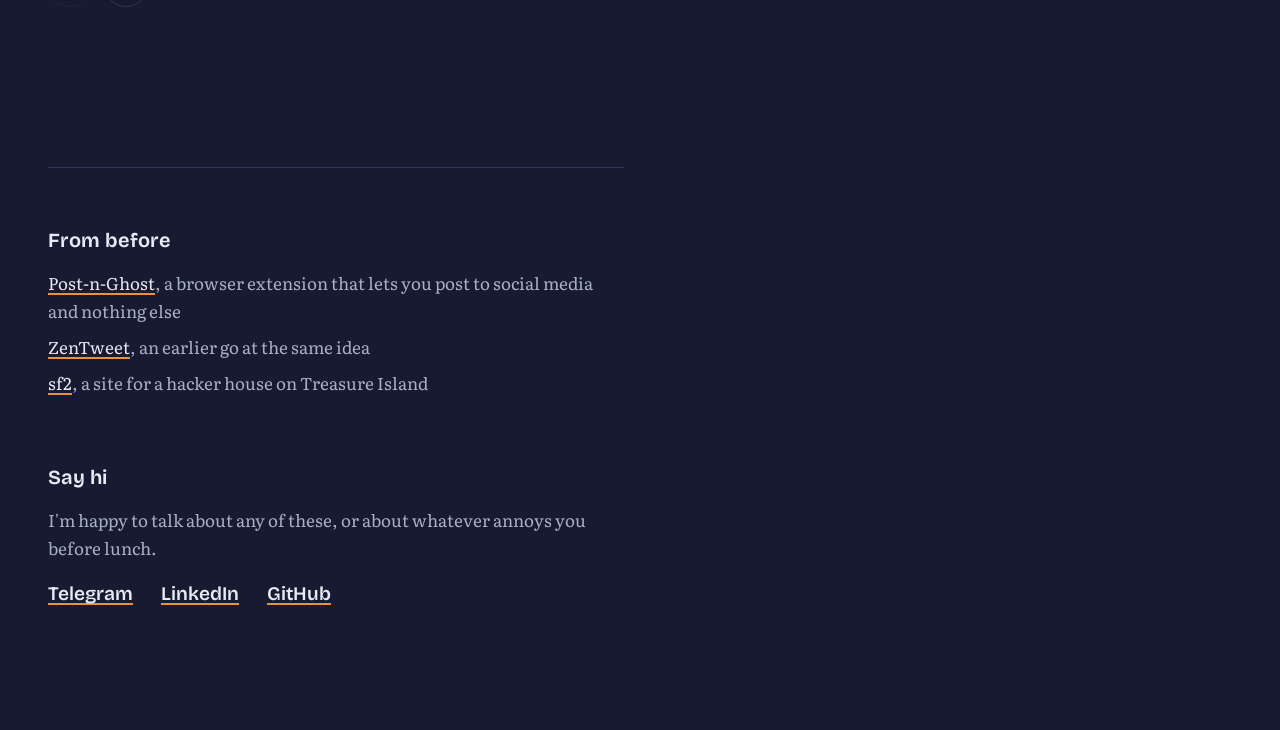
==== commit 6b9fa14e: "Show projects as a screenshot slideshow Replaces the time-of-day sections. Also stops publishing the" ====
--- a/index.html
+++ b/index.html
@@ -121,79 +121,122 @@
   }
   .hero p.now { opacity: 1; }
 
-  /* ---------- the day ---------- */
-  .hour {
-    padding: clamp(56px, 9vw, 112px) var(--gutter);
-    display: grid;
-    grid-template-columns: minmax(9rem, 16rem) minmax(0, var(--measure));
-    column-gap: clamp(24px, 5vw, 72px);
-    align-items: start;
-  }
-  .hour.morning   { background: var(--morning); }
-  .hour.work      { background: var(--work); }
-  .hour.afternoon { background: var(--afternoon); }
-  .hour.dusk      { background: var(--dusk); }
-  .hour.night     { background: var(--night); color: var(--moon); }
-  .hour.late      { background: var(--late);  color: var(--moon); }
-
-  .when {
+  /* ---------- projects slideshow ---------- */
+  .projects {
+    background: var(--late);
+    color: var(--moon);
+    padding: clamp(56px, 8vw, 104px) 0 clamp(40px, 6vw, 72px);
+  }
+  .projects-head {
+    padding: 0 var(--gutter);
+    display: flex;
+    flex-wrap: wrap;
+    align-items: end;
+    justify-content: space-between;
+    gap: 20px 32px;
+    margin-bottom: clamp(24px, 4vw, 40px);
+  }
+  .projects-head h2 {
     font-family: var(--display);
     font-weight: 300;
     font-variation-settings: "wdth" 75;
     font-size: clamp(2.5rem, 6vw, 4.5rem);
     line-height: .95;
     letter-spacing: -0.02em;
-    position: sticky;
-    top: 24px;
-  }
-  .when small {
+  }
+  .tabs { display: flex; flex-wrap: wrap; gap: 6px; max-width: 46rem; }
+  .tabs button {
+    font: 500 .95rem/1 var(--display);
+    color: var(--moon-soft);
+    background: transparent;
+    border: 1px solid #2E3556;
+    border-radius: 999px;
+    padding: 8px 13px;
+    cursor: pointer;
+  }
+  .tabs button:hover { color: var(--moon); border-color: #46507A; }
+  .tabs button[aria-current="true"] { background: var(--moon); color: var(--late); border-color: transparent; }
+
+  .track {
+    display: grid;
+    grid-auto-flow: column;
+    grid-auto-columns: 100%;
+    overflow-x: auto;
+    scroll-snap-type: x mandatory;
+    overscroll-behavior-x: contain;
+    scrollbar-width: none;
+  }
+  .track::-webkit-scrollbar { display: none; }
+  .track:focus-visible { outline: 3px solid var(--apricot); outline-offset: -3px; }
+  .slide {
+    scroll-snap-align: start;
+    padding: 0 var(--gutter);
+    display: grid;
+    grid-template-columns: minmax(0, 1.6fr) minmax(15rem, 1fr);
+    gap: clamp(24px, 4vw, 56px);
+    align-items: center;
+  }
+  .slide { --shot-h: clamp(260px, 46vw, 520px); }
+  .shot { height: var(--shot-h); display: grid; place-items: center; }
+  .shot img {
     display: block;
-    margin-top: .6rem;
-    font-family: var(--body);
-    font-weight: 400;
-    font-size: .95rem;
-    letter-spacing: 0;
-    opacity: .7;
-  }
-  .when .here {
-    display: none;
-    margin-top: .9rem;
-    font-family: var(--display);
-    font-weight: 600;
-    font-size: .95rem;
-    letter-spacing: 0;
-    color: var(--apricot-deep);
-  }
-  .night .when .here, .late .when .here { color: var(--apricot); }
-  .hour.is-now .when .here { display: block; }
-
-  .things { display: grid; gap: clamp(40px, 6vw, 64px); }
-  .thing h3 {
+    max-width: 100%;
+    max-height: var(--shot-h);
+    border-radius: 12px;
+    box-shadow: 0 0 0 1px rgba(255, 255, 255, .08), 0 28px 60px -24px rgba(0, 0, 0, .7);
+  }
+  .shot.phone img { border-radius: 30px; }
+  .shot.plain {
+    width: 100%;
+    border-radius: 12px;
+    background: linear-gradient(160deg, #252C4A, #1C2240);
+    box-shadow: inset 0 0 0 1px rgba(255, 255, 255, .06);
+    align-content: center;
+    gap: .5rem;
+  }
+  .shot.plain span {
+    font-family: var(--display);
+    font-weight: 700;
+    font-variation-settings: "wdth" 80;
+    font-size: clamp(2.75rem, 7vw, 5.5rem);
+    line-height: 1;
+    letter-spacing: -0.02em;
+  }
+  .shot.plain small { font-size: 1rem; color: var(--moon-soft); }
+
+  .slide h3 {
     font-family: var(--display);
     font-weight: 650;
-    font-size: clamp(1.5rem, 2.6vw, 1.95rem);
-    line-height: 1.1;
+    font-size: clamp(1.75rem, 3vw, 2.5rem);
+    line-height: 1.05;
     letter-spacing: -0.01em;
   }
-  .thing p { margin-top: .6rem; }
-  .thing .made {
-    margin-top: .75rem;
-    font-size: .92rem;
-    font-style: italic;
-    color: var(--ink-soft);
-  }
-  .night .thing .made, .late .thing .made { color: var(--moon-soft); }
+  .slide h3 a { color: inherit; }
+  .slide p { margin-top: .75rem; }
+  .slide .made { margin-top: 1rem; font-size: .92rem; font-style: italic; color: var(--moon-soft); }
+
+  .controls { display: flex; align-items: center; gap: 12px; padding: clamp(24px, 3vw, 36px) var(--gutter) 0; }
+  .controls button {
+    width: 44px; height: 44px;
+    border-radius: 50%;
+    border: 1px solid #2E3556;
+    background: transparent;
+    color: var(--moon);
+    font: 400 1.4rem/1 var(--display);
+    cursor: pointer;
+  }
+  .controls button:hover:not(:disabled) { border-color: var(--moon-soft); }
+  .controls button:disabled { opacity: .35; cursor: default; }
+  .counter { margin-left: 6px; font-family: var(--display); font-variant-numeric: tabular-nums; color: var(--moon-soft); }
+  .tabs button:focus-visible, .controls button:focus-visible { outline: 3px solid var(--apricot); outline-offset: 2px; }
 
   /* ---------- older + contact ---------- */
   .after {
     background: var(--late);
     color: var(--moon);
-    padding: 0 var(--gutter) clamp(64px, 10vw, 120px);
-    display: grid;
-    grid-template-columns: minmax(9rem, 16rem) minmax(0, var(--measure));
-    column-gap: clamp(24px, 5vw, 72px);
-  }
-  .after .col { grid-column: 2; }
+    padding: clamp(48px, 7vw, 88px) var(--gutter) clamp(64px, 10vw, 120px);
+  }
+  .after .col { max-width: var(--measure); padding-top: clamp(32px, 5vw, 56px); border-top: 1px solid #2E3556; }
   .after h3 {
     font-family: var(--display);
     font-weight: 650;
@@ -202,15 +245,16 @@
   }
   .older { list-style: none; padding: 0; display: grid; gap: .5rem; color: var(--moon-soft); }
   .older a { color: var(--moon); }
-  .contact { margin-top: clamp(48px, 7vw, 80px); padding-top: 32px; border-top: 1px solid #2E3556; }
+  .contact { margin-top: clamp(40px, 6vw, 64px); }
   .contact p { color: var(--moon-soft); }
   .links { display: flex; flex-wrap: wrap; gap: .5rem 1.75rem; margin-top: 1rem; font-family: var(--display); font-size: 1.2rem; font-weight: 600; }
   .links a { color: var(--moon); }
 
-  @media (max-width: 720px) {
-    .hour, .after { grid-template-columns: 1fr; }
-    .when { position: static; margin-bottom: 28px; }
-    .after .col { grid-column: 1; }
+  @media (max-width: 760px) {
+    .slide { grid-template-columns: 1fr; align-items: start; align-content: start; gap: 24px; }
+    .slide { --shot-h: 62svh; }
+    .shot { height: auto; }
+    .shot.plain { aspect-ratio: 16 / 10; }
     .hero-inner { max-width: none; }
     .sun { width: 110px; }
   }
@@ -224,7 +268,7 @@
 <body>
 
 <nav class="switch" aria-label="Choose a version of this site">
-  <a href="./" aria-current="page">A day</a>
+  <a href="./" aria-current="page">Projects</a>
   <a href="wtf.html">wtf?</a>
 </nav>
 
@@ -233,85 +277,96 @@
   <div class="sun" aria-hidden="true"></div>
   <div class="hero-inner">
     <h1>Hi, I'm Tigran. I make small software for my own day.</h1>
-    <p>Most of these started as something that annoyed me before lunch. Here's a day of them, in the order I use them.</p>
+    <p>Most of these started as something that annoyed me before lunch. Then I kept using them.</p>
     <p class="now" id="now" aria-live="polite"></p>
   </div>
 </header>
 
 <main>
-  <section class="hour morning" aria-labelledby="t-morning">
-    <h2 class="when" id="t-morning">Morning<small>8:30, every day</small><span class="here">Right now</span></h2>
-    <div class="things">
-      <article class="thing">
-        <h3>Sleep Diary</h3>
-        <p>A nudge at 8:30 to fill in the Consensus Sleep Diary, the standard questionnaire sleep researchers use. It works out time in bed and sleep efficiency for me, and exports a spreadsheet.</p>
-        <p class="made">Mac and iPhone. Answers never leave the device.</p>
-      </article>
+  <section class="projects" aria-roledescription="carousel" aria-labelledby="projects-title">
+    <div class="projects-head">
+      <h2 id="projects-title">Things I made</h2>
+      <div class="tabs" role="group" aria-label="Jump to a project">
+        <button type="button" data-go="0" aria-current="true">drumhero</button>
+        <button type="button" data-go="1">telly</button>
+        <button type="button" data-go="2">Plane</button>
+        <button type="button" data-go="3">thoughts</button>
+        <button type="button" data-go="4">Earshot</button>
+        <button type="button" data-go="5">Workouts</button>
+        <button type="button" data-go="6">Focus Check</button>
+        <button type="button" data-go="7">Sleep Diary</button>
+      </div>
     </div>
-  </section>
-
-  <section class="hour work" aria-labelledby="t-work">
-    <h2 class="when" id="t-work">Working<small>while I should be focused</small><span class="here">Right now</span></h2>
-    <div class="things">
-      <article class="thing">
-        <h3>Focus Check</h3>
-        <p>Every so often it glances at my screen and asks whether I'm still doing what I said I'd do. Over a thousand check-ins so far, which is a humbling chart.</p>
-        <p class="made">Mac menu bar app. Screenshots stay in memory and are never saved.</p>
-      </article>
-      <article class="thing">
-        <h3>Plane</h3>
-        <p>An infinite canvas for notes, photos, 3D models, live websites and music, all on one board. Put on a Meta Quest and the same board becomes a room you can stand in.</p>
-        <p class="made">Mac app, with a WebXR room for the Quest.</p>
+    <div class="track" id="track" tabindex="0" aria-label="Projects, use the arrow keys to move between them">
+      <article class="slide" id="drumhero" role="group" aria-roledescription="slide" aria-label="1 of 8: drumhero">
+        <div class="shot"><img src="shots/drumhero.jpg" alt="drumhero in a browser: a drum kit on a stage in front of a crowd, with glowing rings marking the next notes to hit" loading="eager"></div>
+        <div>
+          <h3>drumhero</h3>
+          <p>Sit behind a real-size drum kit in VR, sticks in hand, and play along with a band and a crowd that react to how well you're hitting. It can chart your own songs from the audio.</p>
+          <p class="made">Meta Quest, or any browser.</p>
+        </div>
+      </article>
+      <article class="slide" id="telly" role="group" aria-roledescription="slide" aria-label="2 of 8: telly">
+        <div class="shot phone"><img src="shots/telly.jpg" alt="telly on a phone: a grid of recently watched show posters with a star rating, and a review below" loading="lazy"></div>
+        <div>
+          <h3>telly</h3>
+          <p>A diary for TV and anime: what I watched, when, and what I thought of it. Like Letterboxd for everything that isn't there.</p>
+          <p class="made">Web and iPhone.</p>
+        </div>
+      </article>
+      <article class="slide" id="plane" role="group" aria-roledescription="slide" aria-label="3 of 8: Plane">
+        <div class="shot"><img src="shots/plane.jpg" alt="Plane's canvas: note cards, a small table and three colored sticky notes" loading="lazy"></div>
+        <div>
+          <h3>Plane</h3>
+          <p>An infinite canvas for notes, photos, 3D models, live websites and music, all on one board. Put on a Meta Quest and the same board becomes a room you can stand in.</p>
+          <p class="made">Mac app, with a WebXR room for the Quest.</p>
+        </div>
+      </article>
+      <article class="slide" id="thoughts" role="group" aria-roledescription="slide" aria-label="4 of 8: thoughts">
+        <div class="shot"><img src="shots/thoughts.jpg" alt="thoughts: a box for writing a post, with recent posts listed below" loading="lazy"></div>
+        <div>
+          <h3>thoughts</h3>
+          <p>A place to post a thought without opening a feed. Writing something down shouldn't cost me forty minutes of scrolling.</p>
+          <p class="made">Web, Mac and iPhone.</p>
+        </div>
+      </article>
+      <article class="slide" id="earshot" role="group" aria-roledescription="slide" aria-label="5 of 8: Earshot">
+        <div class="shot plain" aria-hidden="true"><span>Earshot</span><small>Mac</small></div>
+        <div>
+          <h3><a href="https://github.com/tigran3rd/earshot">Earshot</a></h3>
+          <p>A little retro recorder, VU meter included, that captures whatever audio an app is playing, with no microphone. I use it to save shows in Russian, Armenian and Mandarin to study later.</p>
+          <p class="made">Mac. Open source.</p>
+        </div>
+      </article>
+      <article class="slide" id="workouts" role="group" aria-roledescription="slide" aria-label="6 of 8: Workouts">
+        <div class="shot plain" aria-hidden="true"><span>Workouts</span><small>iPhone</small></div>
+        <div>
+          <h3>Workouts</h3>
+          <p>A workout logger fast enough to use with sweaty hands: sets, drop sets, cardio, which gym, which machine. Every set gets a timestamp and the rest timer starts on its own.</p>
+          <p class="made">iPhone. Syncs to my Notion when it can.</p>
+        </div>
+      </article>
+      <article class="slide" id="focus-check" role="group" aria-roledescription="slide" aria-label="7 of 8: Focus Check">
+        <div class="shot plain" aria-hidden="true"><span>Focus Check</span><small>Mac menu bar</small></div>
+        <div>
+          <h3>Focus Check</h3>
+          <p>Every so often it glances at my screen and asks whether I'm still doing what I said I'd do. Over a thousand check-ins so far, which is a humbling chart.</p>
+          <p class="made">Mac menu bar app. Screenshots stay in memory and are never saved.</p>
+        </div>
+      </article>
+      <article class="slide" id="sleep-diary" role="group" aria-roledescription="slide" aria-label="8 of 8: Sleep Diary">
+        <div class="shot plain" aria-hidden="true"><span>Sleep Diary</span><small>Mac and iPhone</small></div>
+        <div>
+          <h3>Sleep Diary</h3>
+          <p>A nudge at 8:30 every morning to fill in the Consensus Sleep Diary, the standard questionnaire sleep researchers use. It works out time in bed and sleep efficiency, and exports a spreadsheet.</p>
+          <p class="made">Mac and iPhone. Answers never leave the device.</p>
+        </div>
       </article>
     </div>
-  </section>
-
-  <section class="hour afternoon" aria-labelledby="t-afternoon">
-    <h2 class="when" id="t-afternoon">At the gym<small>between sets</small><span class="here">Right now</span></h2>
-    <div class="things">
-      <article class="thing">
-        <h3>Workouts</h3>
-        <p>A workout logger fast enough to use with sweaty hands: sets, drop sets, cardio, which gym, which machine. Every set gets a timestamp and the rest timer starts on its own.</p>
-        <p class="made">iPhone. Syncs to my Notion when it can.</p>
-      </article>
-    </div>
-  </section>
-
-  <section class="hour dusk" aria-labelledby="t-dusk">
-    <h2 class="when" id="t-dusk">Evening<small>studying</small><span class="here">Right now</span></h2>
-    <div class="things">
-      <article class="thing">
-        <h3><a href="https://github.com/tigran3rd/earshot">Earshot</a></h3>
-        <p>A little retro recorder, VU meter included, that captures whatever audio an app is playing, with no microphone. I use it to save shows in Russian, Armenian and Mandarin to study later.</p>
-        <p class="made">Mac. Open source.</p>
-      </article>
-    </div>
-  </section>
-
-  <section class="hour night" aria-labelledby="t-night">
-    <h2 class="when" id="t-night">Night<small>on the couch</small><span class="here">Right now</span></h2>
-    <div class="things">
-      <article class="thing">
-        <h3>telly</h3>
-        <p>A diary for TV and anime: what I watched, when, and what I thought of it. Like Letterboxd for everything that isn't there.</p>
-        <p class="made">Web and iPhone.</p>
-      </article>
-      <article class="thing">
-        <h3>thoughts</h3>
-        <p>A place to post a thought without opening a feed. Writing something down shouldn't cost me forty minutes of scrolling.</p>
-        <p class="made">Web, Mac and iPhone.</p>
-      </article>
-    </div>
-  </section>
-
-  <section class="hour late" aria-labelledby="t-late">
-    <h2 class="when" id="t-late">Too late<small>headset on</small><span class="here">Right now</span></h2>
-    <div class="things">
-      <article class="thing">
-        <h3>drumhero</h3>
-        <p>Sit behind a real-size drum kit in VR, sticks in hand, and play along with a band and a crowd that react to how well you're hitting. It can chart your own songs from the audio.</p>
-        <p class="made">Meta Quest, or any browser.</p>
-      </article>
+    <div class="controls">
+      <button type="button" id="prev" aria-label="Previous project">&lsaquo;</button>
+      <button type="button" id="next" aria-label="Next project">&rsaquo;</button>
+      <span class="counter" id="counter" aria-live="polite">1 / 8</span>
     </div>
   </section>
 
@@ -338,21 +393,68 @@
 </main>
 
 <script>
-  // Mark the part of the day the sun says it is where Tigran is.
   document.addEventListener('sun', ({ detail: s }) => {
-    const T = s.time.getTime(), e = s.events, H = 3600e3;
-    let part;
-    if (!e.sunrise || !e.sunset) part = s.localHour < 12 ? 'late' : 'night';
-    else if (e.civilBegin && T >= e.civilBegin && T < e.sunrise.getTime() + 3 * H) part = 'morning';
-    else if (T >= e.sunrise && T < e.sunset.getTime() - 2 * H) part = 'work';
-    else if (T >= e.sunrise && T < e.sunset.getTime() - 0.5 * H) part = 'afternoon';
-    else if (e.civilEnd && T >= e.sunset.getTime() - 0.5 * H && T < e.civilEnd.getTime() + H) part = 'dusk';
-    else part = s.localHour >= 12 ? 'night' : 'late';
-    document.querySelectorAll('.hour').forEach(el => el.classList.toggle('is-now', el.classList.contains(part)));
-
-    const now = document.getElementById('now');
-    now.innerHTML = `It's <time>${s.localTime}</time> where I am. ${s.sentence}`;
+    document.getElementById('now').innerHTML = `It's <time>${s.localTime}</time> where I am. ${s.sentence}`;
   });
+
+  // Project slideshow: scroll-snap track, buttons, name tabs, arrow keys, #hash links.
+  (() => {
+    const track = document.getElementById('track');
+    const slides = [...track.querySelectorAll('.slide')];
+    const tabs = [...document.querySelectorAll('.tabs button')];
+    const prev = document.getElementById('prev'), next = document.getElementById('next');
+    const counter = document.getElementById('counter');
+    const reduce = matchMedia('(prefers-reduced-motion: reduce)').matches;
+    let current = -1;
+    let target = null; // slide a button, tab or link is scrolling to
+
+    const go = i => {
+      i = Math.max(0, Math.min(slides.length - 1, i));
+      target = i;
+      track.scrollTo({ left: i * track.clientWidth, behavior: reduce ? 'instant' : 'smooth' });
+      show(i);
+    };
+    function show(i) {
+      if (i === current) return;
+      current = i;
+      counter.textContent = `${i + 1} / ${slides.length}`;
+      tabs.forEach((t, j) => t.setAttribute('aria-current', j === i ? 'true' : 'false'));
+      slides.forEach((s, j) => s.inert = j !== i);
+      prev.disabled = i === 0;
+      next.disabled = i === slides.length - 1;
+      history.replaceState(null, '', i === 0 ? location.pathname + location.search : '#' + slides[i].id);
+    }
+
+    let settle;
+    track.addEventListener('scroll', () => {
+      clearTimeout(settle);
+      settle = setTimeout(() => {
+        const i = Math.round(track.scrollLeft / track.clientWidth);
+        if (target !== null && i !== target) return; // still on the way
+        target = null;
+        show(i);
+      }, 80);
+    }, { passive: true });
+    // A swipe or wheel takes over from a button's scroll.
+    for (const type of ['touchstart', 'wheel', 'pointerdown']) track.addEventListener(type, () => { target = null; }, { passive: true });
+    prev.addEventListener('click', () => go(current - 1));
+    next.addEventListener('click', () => go(current + 1));
+    tabs.forEach((t, i) => t.addEventListener('click', () => go(i)));
+    track.addEventListener('keydown', e => {
+      if (e.key === 'ArrowRight') { e.preventDefault(); go(current + 1); }
+      if (e.key === 'ArrowLeft') { e.preventDefault(); go(current - 1); }
+    });
+
+    // Open on the project named in the address (e.g. #telly), if any.
+    const start = Math.max(0, slides.findIndex(s => '#' + s.id === location.hash));
+    show(start);
+    if (start) track.scrollTo({ left: start * track.clientWidth, behavior: 'instant' });
+    addEventListener('hashchange', () => {
+      const i = slides.findIndex(s => '#' + s.id === location.hash);
+      if (i >= 0) go(i);
+    });
+    addEventListener('resize', () => track.scrollTo({ left: current * track.clientWidth, behavior: 'instant' }));
+  })();
 </script>
 </body>
 </html>
